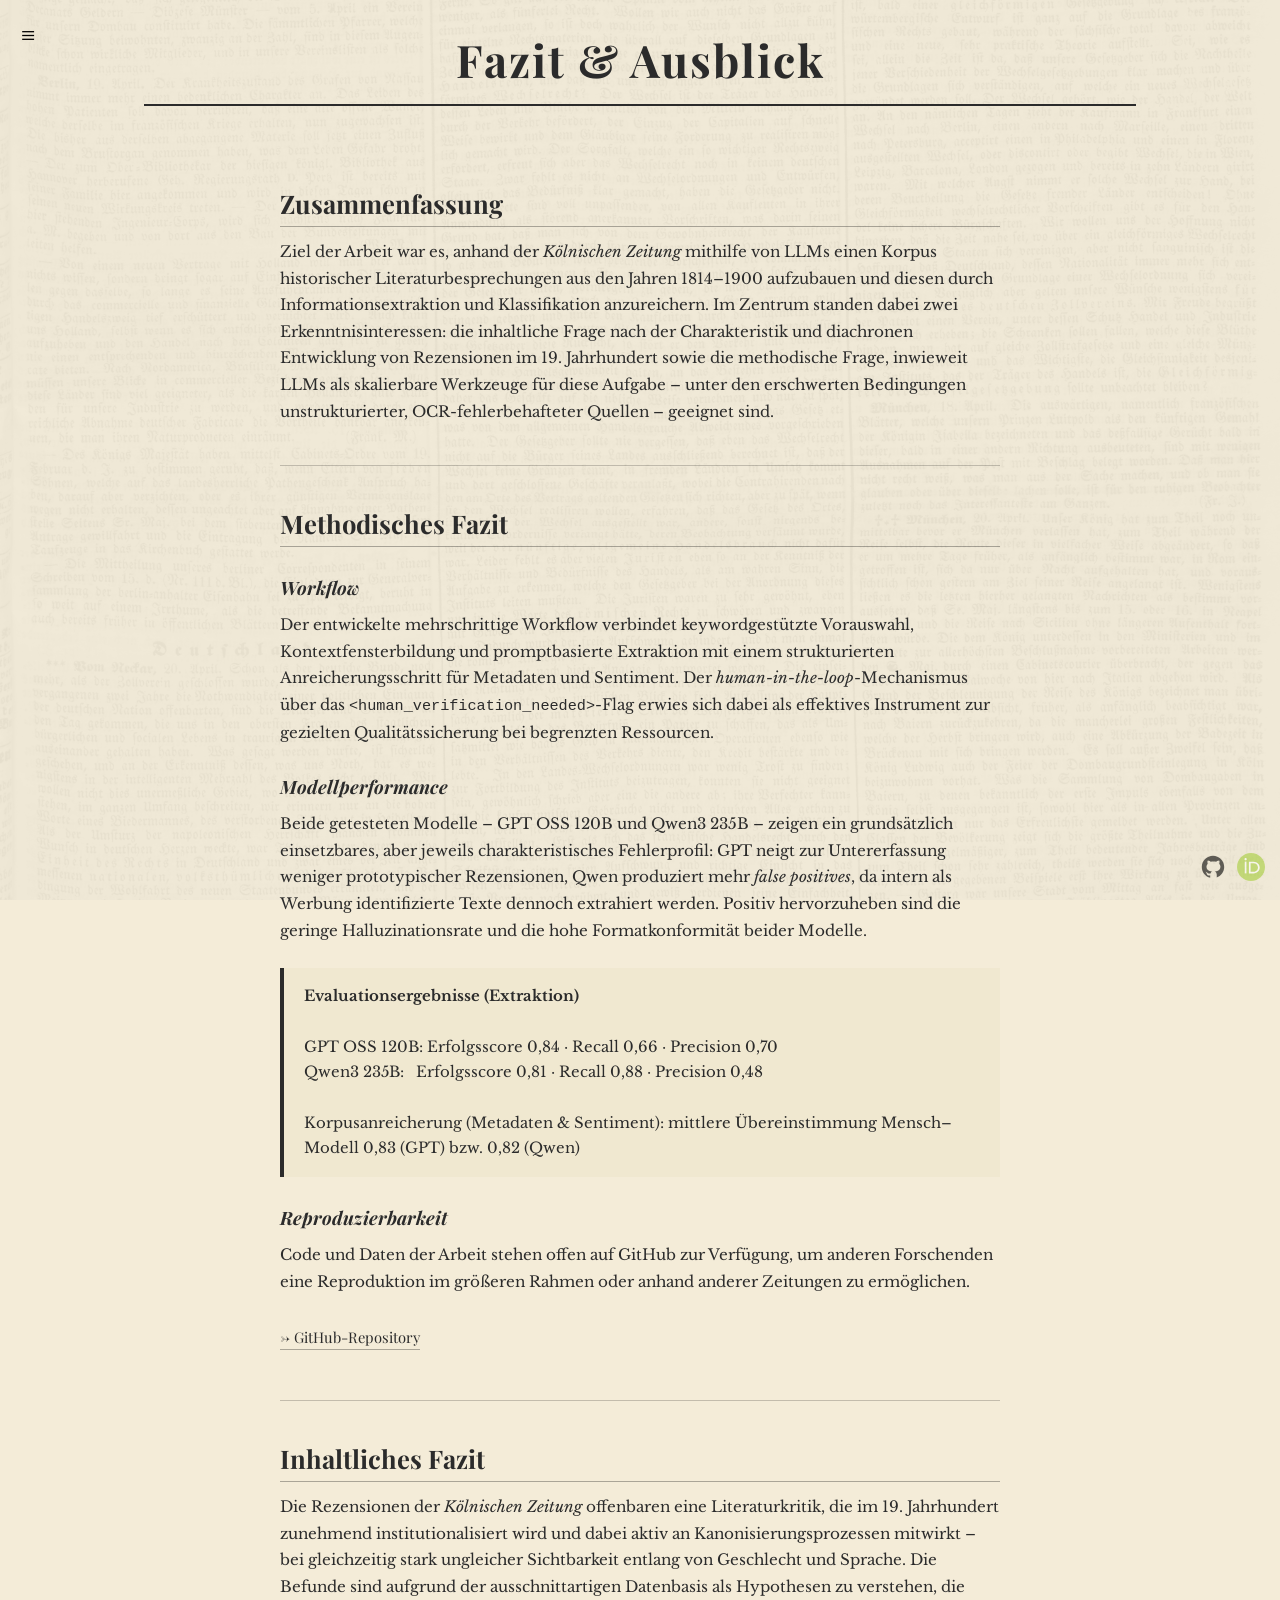
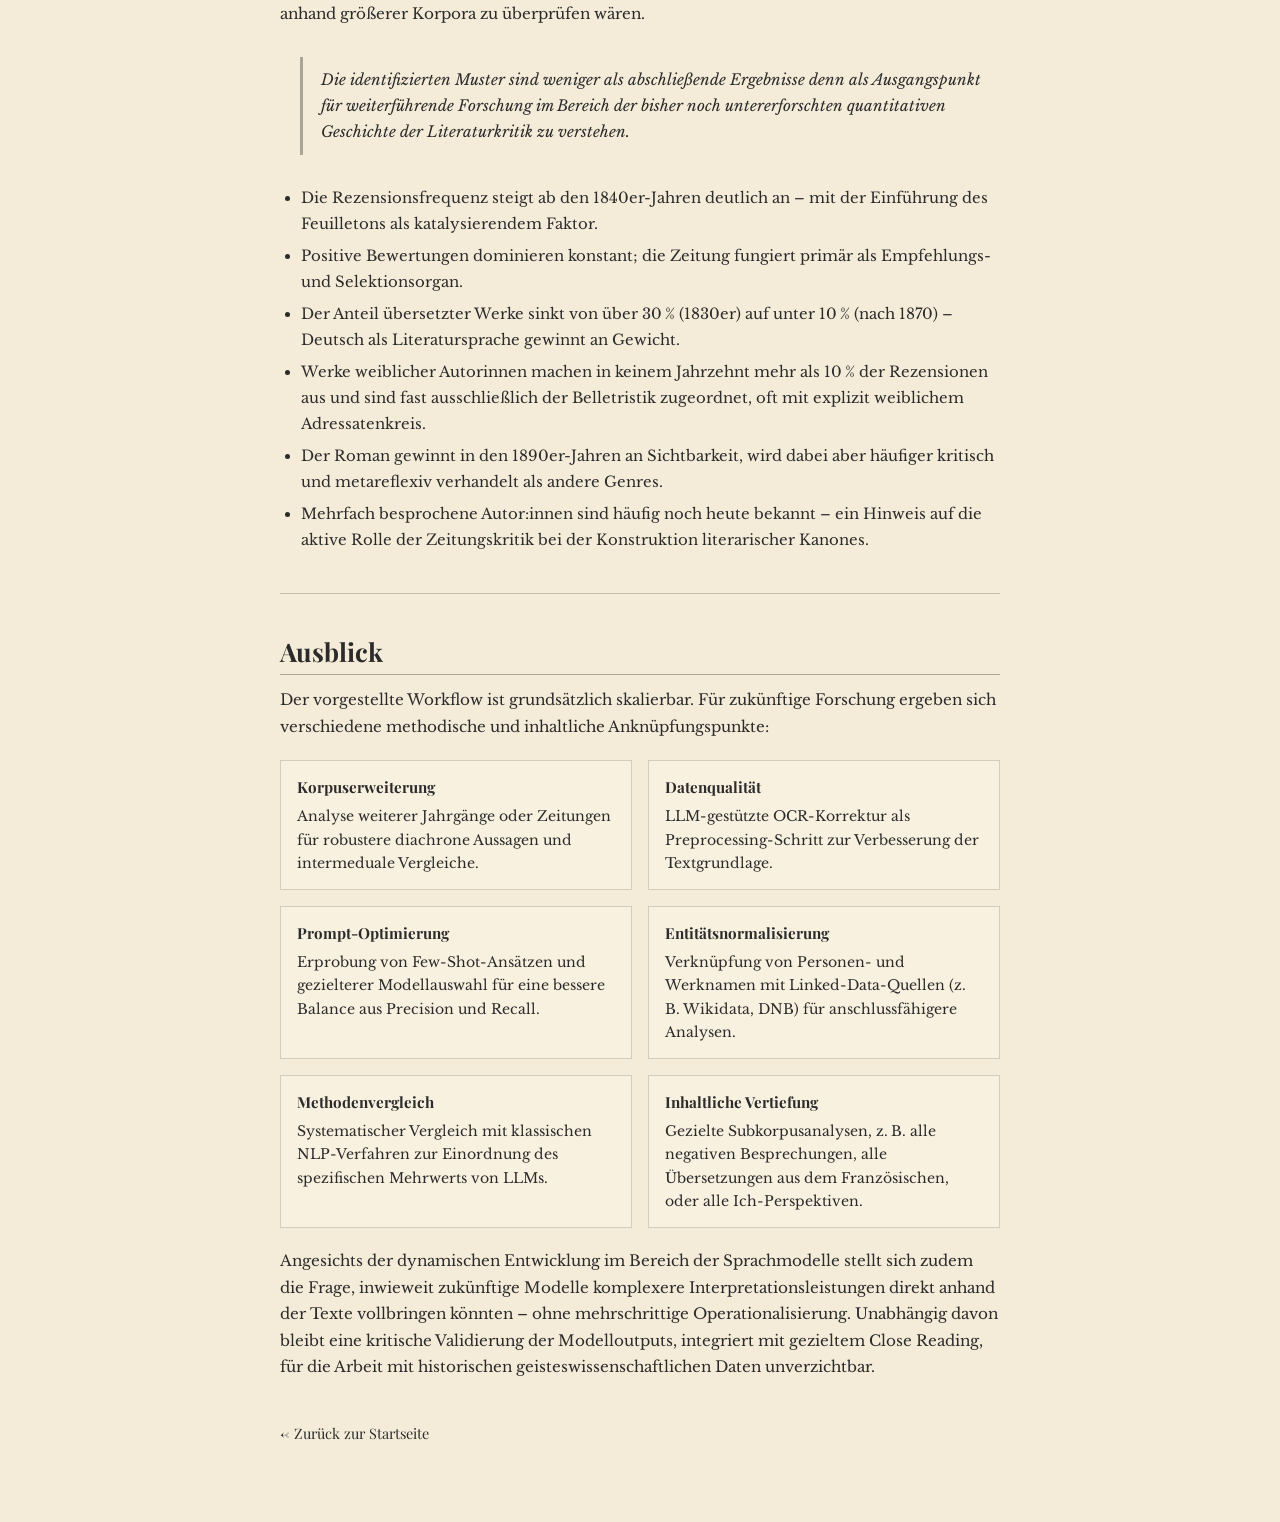
==== conclusion.html @ 440bf4bf "Website 1. Version" ====
<!DOCTYPE html>
<html lang="de">
<head>
  <meta charset="UTF-8">
  <title>Fazit &amp; Ausblick – Literaturbesprechungen in historischen Zeitungen</title>

  <link href="https://fonts.googleapis.com/css2?family=Playfair+Display:wght@400;700;900&family=Libre+Baskerville:wght@400;700&display=swap" rel="stylesheet">

  <link rel="stylesheet" href="style.css">
  <style>
    .intro-body {
      max-width: 720px;
      margin: 0 auto;
      padding: 30px 20px 80px;
      position: relative;
      z-index: 1;
    }

    .intro-body h2 {
      font-family: "Playfair Display", serif;
      font-size: 1.6rem;
      margin: 40px 0 10px;
      border-bottom: 1px solid rgba(0,0,0,0.3);
      padding-bottom: 6px;
    }

    .intro-body h3 {
      font-family: "Playfair Display", serif;
      font-size: 1.15rem;
      margin: 28px 0 8px;
      font-style: italic;
    }

    .intro-body p {
      font-size: 0.95rem;
      line-height: 1.75;
      margin: 12px 0;
    }

    .intro-body ul {
      padding-left: 1.3em;
      margin: 10px 0;
    }

    .intro-body li {
      font-size: 0.93rem;
      line-height: 1.75;
      margin-bottom: 6px;
    }

    .highlight-box {
      background: #f0e8d0;
      border-left: 4px solid #2b2b2b;
      padding: 16px 20px;
      margin: 24px 0;
      font-size: 0.93rem;
      line-height: 1.7;
    }

    .closing-quote {
      border-left: 3px solid rgba(0,0,0,0.3);
      margin: 30px 0 30px 20px;
      padding: 10px 18px;
      font-style: italic;
      font-size: 0.95rem;
      line-height: 1.7;
    }

    .outlook-grid {
      display: grid;
      grid-template-columns: 1fr 1fr;
      gap: 16px;
      margin: 20px 0;
    }

    .outlook-item {
      background: #f8f1df;
      border: 1px solid rgba(0,0,0,0.15);
      padding: 14px 16px;
      font-size: 0.88rem;
      line-height: 1.65;
    }

    .outlook-item strong {
      display: block;
      font-family: "Playfair Display", serif;
      font-size: 0.95rem;
      margin-bottom: 5px;
    }

    @media (max-width: 600px) {
      .outlook-grid {
        grid-template-columns: 1fr;
      }
    }

    .github-link {
      display: inline-block;
      margin: 20px 0 10px;
      font-family: "Playfair Display", serif;
      font-size: 0.92rem;
      color: #2b2b2b;
      text-decoration: none;
      border-bottom: 1px solid rgba(0,0,0,0.3);
      padding-bottom: 2px;
    }

    .github-link:hover {
      border-bottom-color: #2b2b2b;
    }

    .section-rule {
      width: 100%;
      height: 1px;
      background: rgba(0,0,0,0.2);
      margin: 40px 0 0;
    }

    .back-link {
      display: inline-block;
      margin: 30px 0 0;
      font-family: "Playfair Display", serif;
      font-size: 0.9rem;
      color: #2b2b2b;
      text-decoration: none;
    }

    .back-link:hover {
      text-decoration: underline;
    }
  </style>
</head>
<body>

<button class="menu-toggle" onclick="toggleMenu()">&#8801;</button>

<nav class="menu-text" id="sideMenu">
  <a href="index.html">Startseite</a>
  <a href="introduction.html">Einleitung</a>
  <a href="methodology.html">Methodik</a>
  <a href="corpus.html">Korpus</a>
  <a href="results.html">Ergebnisse</a>
  <a href="discussion.html">Diskussion</a>
  <a href="conclusion.html">Fazit</a>
</nav>

<div class="page-content">
  <header class="masthead">
    <h1>Fazit &amp; Ausblick</h1>
    <div class="rule"></div>
  </header>

  <div class="intro-body">

    <!-- Zusammenfassung -->
    <h2>Zusammenfassung</h2>
    <p>
      Ziel der Arbeit war es, anhand der <em>Kölnischen Zeitung</em> mithilfe von LLMs einen Korpus historischer Literaturbesprechungen aus den Jahren 1814&#8211;1900 aufzubauen und diesen durch Informationsextraktion und Klassifikation anzureichern. Im Zentrum standen dabei zwei Erkenntnisinteressen: die inhaltliche Frage nach der Charakteristik und diachronen Entwicklung von Rezensionen im 19. Jahrhundert sowie die methodische Frage, inwieweit LLMs als skalierbare Werkzeuge für diese Aufgabe &#8211; unter den erschwerten Bedingungen unstrukturierter, OCR-fehlerbehafteter Quellen &#8211; geeignet sind.
    </p>

    <div class="section-rule"></div>

    <!-- Methodisches Fazit -->
    <h2>Methodisches Fazit</h2>

    <h3>Workflow</h3>
    <p>
      Der entwickelte mehrschrittige Workflow verbindet keywordgestützte Vorauswahl, Kontextfensterbildung und promptbasierte Extraktion mit einem strukturierten Anreicherungsschritt für Metadaten und Sentiment. Der <em>human-in-the-loop</em>-Mechanismus über das <code>&lt;human_verification_needed&gt;</code>-Flag erwies sich dabei als effektives Instrument zur gezielten Qualitätssicherung bei begrenzten Ressourcen.
    </p>

    <h3>Modellperformance</h3>
    <p>
      Beide getesteten Modelle &#8211; GPT OSS 120B und Qwen3 235B &#8211; zeigen ein grundsätzlich einsetzbares, aber jeweils charakteristisches Fehlerprofil: GPT neigt zur Untererfassung weniger prototypischer Rezensionen, Qwen produziert mehr <em>false positives</em>, da intern als Werbung identifizierte Texte dennoch extrahiert werden. Positiv hervorzuheben sind die geringe Halluzinationsrate und die hohe Formatkonformität beider Modelle.
    </p>

    <div class="highlight-box">
      <strong>Evaluationsergebnisse (Extraktion)</strong><br><br>
      GPT OSS 120B: Erfolgsscore 0,84 &middot; Recall 0,66 &middot; Precision 0,70<br>
      Qwen3 235B: &nbsp;&nbsp;Erfolgsscore 0,81 &middot; Recall 0,88 &middot; Precision 0,48<br><br>
      Korpusanreicherung (Metadaten &amp; Sentiment): mittlere Übereinstimmung Mensch&#8211;Modell 0,83 (GPT) bzw. 0,82 (Qwen)
    </div>

    <h3>Reproduzierbarkeit</h3>
    <p>
      Code und Daten der Arbeit stehen offen auf GitHub zur Verfügung, um anderen Forschenden eine Reproduktion im größeren Rahmen oder anhand anderer Zeitungen zu ermöglichen.
    </p>
    <a class="github-link" href="https://github.com/johannamauermann/Masterarbeit_Literaturbesprechungen" target="_blank">&#8594; GitHub-Repository</a>

    <div class="section-rule"></div>

    <!-- Inhaltliches Fazit -->
    <h2>Inhaltliches Fazit</h2>
    <p>
      Die Rezensionen der <em>Kölnischen Zeitung</em> offenbaren eine Literaturkritik, die im 19. Jahrhundert zunehmend institutionalisiert wird und dabei aktiv an Kanonisierungsprozessen mitwirkt &#8211; bei gleichzeitig stark ungleicher Sichtbarkeit entlang von Geschlecht und Sprache. Die Befunde sind aufgrund der ausschnittartigen Datenbasis als Hypothesen zu verstehen, die anhand größerer Korpora zu überprüfen wären.
    </p>

    <div class="closing-quote">
      Die identifizierten Muster sind weniger als abschließende Ergebnisse denn als Ausgangspunkt für weiterführende Forschung im Bereich der bisher noch untererforschten quantitativen Geschichte der Literaturkritik zu verstehen.
    </div>

    <ul>
      <li>Die Rezensionsfrequenz steigt ab den 1840er-Jahren deutlich an &#8211; mit der Einführung des Feuilletons als katalysierendem Faktor.</li>
      <li>Positive Bewertungen dominieren konstant; die Zeitung fungiert primär als Empfehlungs- und Selektionsorgan.</li>
      <li>Der Anteil übersetzter Werke sinkt von über 30&thinsp;% (1830er) auf unter 10&thinsp;% (nach 1870) &#8211; Deutsch als Literatursprache gewinnt an Gewicht.</li>
      <li>Werke weiblicher Autorinnen machen in keinem Jahrzehnt mehr als 10&thinsp;% der Rezensionen aus und sind fast ausschließlich der Belletristik zugeordnet, oft mit explizit weiblichem Adressatenkreis.</li>
      <li>Der Roman gewinnt in den 1890er-Jahren an Sichtbarkeit, wird dabei aber häufiger kritisch und metareflexiv verhandelt als andere Genres.</li>
      <li>Mehrfach besprochene Autor:innen sind häufig noch heute bekannt &#8211; ein Hinweis auf die aktive Rolle der Zeitungskritik bei der Konstruktion literarischer Kanones.</li>
    </ul>

    <div class="section-rule"></div>

    <!-- Ausblick -->
    <h2>Ausblick</h2>
    <p>
      Der vorgestellte Workflow ist grundsätzlich skalierbar. Für zukünftige Forschung ergeben sich verschiedene methodische und inhaltliche Anknüpfungspunkte:
    </p>

    <div class="outlook-grid">
      <div class="outlook-item">
        <strong>Korpuserweiterung</strong>
        Analyse weiterer Jahrgänge oder Zeitungen für robustere diachrone Aussagen und intermeduale Vergleiche.
      </div>
      <div class="outlook-item">
        <strong>Datenqualität</strong>
        LLM-gestützte OCR-Korrektur als Preprocessing-Schritt zur Verbesserung der Textgrundlage.
      </div>
      <div class="outlook-item">
        <strong>Prompt-Optimierung</strong>
        Erprobung von Few-Shot-Ansätzen und gezielterer Modellauswahl für eine bessere Balance aus Precision und Recall.
      </div>
      <div class="outlook-item">
        <strong>Entitätsnormalisierung</strong>
        Verknüpfung von Personen- und Werknamen mit Linked-Data-Quellen (z.&thinsp;B. Wikidata, DNB) für anschlussfähigere Analysen.
      </div>
      <div class="outlook-item">
        <strong>Methodenvergleich</strong>
        Systematischer Vergleich mit klassischen NLP-Verfahren zur Einordnung des spezifischen Mehrwerts von LLMs.
      </div>
      <div class="outlook-item">
        <strong>Inhaltliche Vertiefung</strong>
        Gezielte Subkorpusanalysen, z.&thinsp;B. alle negativen Besprechungen, alle Übersetzungen aus dem Französischen, oder alle Ich-Perspektiven.
      </div>
    </div>

    <p>
      Angesichts der dynamischen Entwicklung im Bereich der Sprachmodelle stellt sich zudem die Frage, inwieweit zukünftige Modelle komplexere Interpretationsleistungen direkt anhand der Texte vollbringen könnten &#8211; ohne mehrschrittige Operationalisierung. Unabhängig davon bleibt eine kritische Validierung der Modelloutputs, integriert mit gezieltem Close Reading, für die Arbeit mit historischen geisteswissenschaftlichen Daten unverzichtbar.
    </p>

    <a href="index.html" class="back-link">&#8592; Zurück zur Startseite</a>

  </div>
</div>

<div class="corner-links">
  <a href="https://github.com/johannamauermann" target="_blank" aria-label="GitHub">
    <img src="img/github.svg" alt="">
  </a>
  <a href="https://orcid.org/0009-0000-4790-8196" target="_blank" aria-label="ORCID">
    <img src="img/orcid.svg" alt="">
  </a>
</div>

<script>
function toggleMenu() {
  document.getElementById("sideMenu").classList.toggle("open");
  document.querySelector(".page-content").classList.toggle("shift");
}
</script>

</body>
</html>
---- style.css ----
/* base */
body {
  margin: 0;
  background: #f4ecd8;
  font-family: "Libre Baskerville", serif;
  color: #2b2b2b;
  position: relative;
  min-height: 100vh; /* neu */
}

body::before {
  content: "";
  position: fixed;
  inset: 0;
  width: 100%;      /* neu */
  height: 100%;     /* neu */
  background: url("img/newspaper_bg.jpg") center/cover no-repeat;
  opacity: 0.08;
  pointer-events: none;
  z-index: 0;
}

/* sicherstellen, dass dein Inhalt darüber liegt */
.masthead,
.paper,
.corner-links {
  position: relative;
  z-index: 1;
}

/* masthead */
.masthead {
  text-align: center;
  padding: 30px 20px 10px;
}

.masthead h1 {
  font-family: "Playfair Display", serif;
  font-size: 2.8rem;
  letter-spacing: 2px;
  margin: 0;
}

.rule {
  width: 80%;
  height: 2px;
  background: #2b2b2b;
  margin: 15px auto 0;
}

/* layout */
.paper {
  display: flex;
  flex-wrap: wrap;
  justify-content: center;
  gap: 30px;
  padding: 30px 20px 60px;
}

/* article cards */
.article {
  display: block;
  width: 260px;
  background: #f8f1df;
  padding: 18px 16px 14px;
  text-decoration: none;
  color: inherit;

  border: 1px solid rgba(0,0,0,0.2);
  box-shadow: 2px 4px 10px rgba(0,0,0,0.2);

  transition: transform 0.2s ease;
}

.article.large {
  width: 360px;
  transform: rotate(0deg);
}

/* typography */
.article h2 {
  font-family: "Playfair Display", serif;
  font-size: 1.4rem;
  margin: 0 0 5px;
}

.article.large h2 {
  font-size: 1.9rem;
  text-align: center;
}

.article h3 {
  font-size: 0.9rem;
  font-style: italic;
  margin: 0 0 10px;
  border-bottom: 1px solid rgba(0,0,0,0.4);
  padding-bottom: 5px;
}

.article.large h3 {
  text-align: center;
}

.article p {
  font-size: 0.85rem;
  line-height: 1.5;
  margin: 10px 0 15px;
}

.article.large p {
  text-align: center;
}

/* call-to-action */
.cta {
  font-size: 0.85rem;
  font-weight: bold;
}

/* interaction */
.article:hover {
  transform: scale(1.03) rotate(0deg);
  z-index: 2;
}

/* mobile */
@media (max-width: 600px) {
  .paper {
    flex-direction: column;
    align-items: center;
  }

  .article,
  .article.large {
    width: 90%;
    transform: none;
  }

  .article:hover {
    transform: none;
  }
}

.corner-links {
  position: fixed;
  bottom: 15px;
  right: 15px;
  display: flex;
  gap: 10px;
  z-index: 10;
}

.corner-links img {
  width: 28px;
  height: 28px;
  opacity: 0.6;
  transition: opacity 0.2s ease, transform 0.2s ease;
}

.corner-links img:hover {
  opacity: 1;
  transform: scale(1.1);
}

/* hamburger button */
/* hamburger button */
.menu-toggle {
  position: fixed;
  top: 15px;
  left: 15px;
  font-size: 1.6rem;
  background: none;
  border: none;
  cursor: pointer;
  z-index: 20;
  font-family: "Playfair Display", serif;
}

/* text-only menu */
.menu-text {
  position: fixed;
  top: 60px;
  left: 20px;

  display: flex;
  flex-direction: column;
  gap: 10px;

  opacity: 0;
  pointer-events: none;
  transition: opacity 0.2s ease;

  z-index: 15;
}
.page-content {
  transition: transform 0.3s ease;
}

.page-content.shift {
  transform: translateX(120px);
}

/* visible state */
.menu-text.open {
  opacity: 1;
  pointer-events: auto;
}

/* links */
.menu-text a {
  text-decoration: none;
  color: #2b2b2b;
  font-family: "Playfair Display", serif;
  font-size: 1.1rem;
}

/* subtle hover */
.menu-text a:hover {
  text-decoration: underline;
}
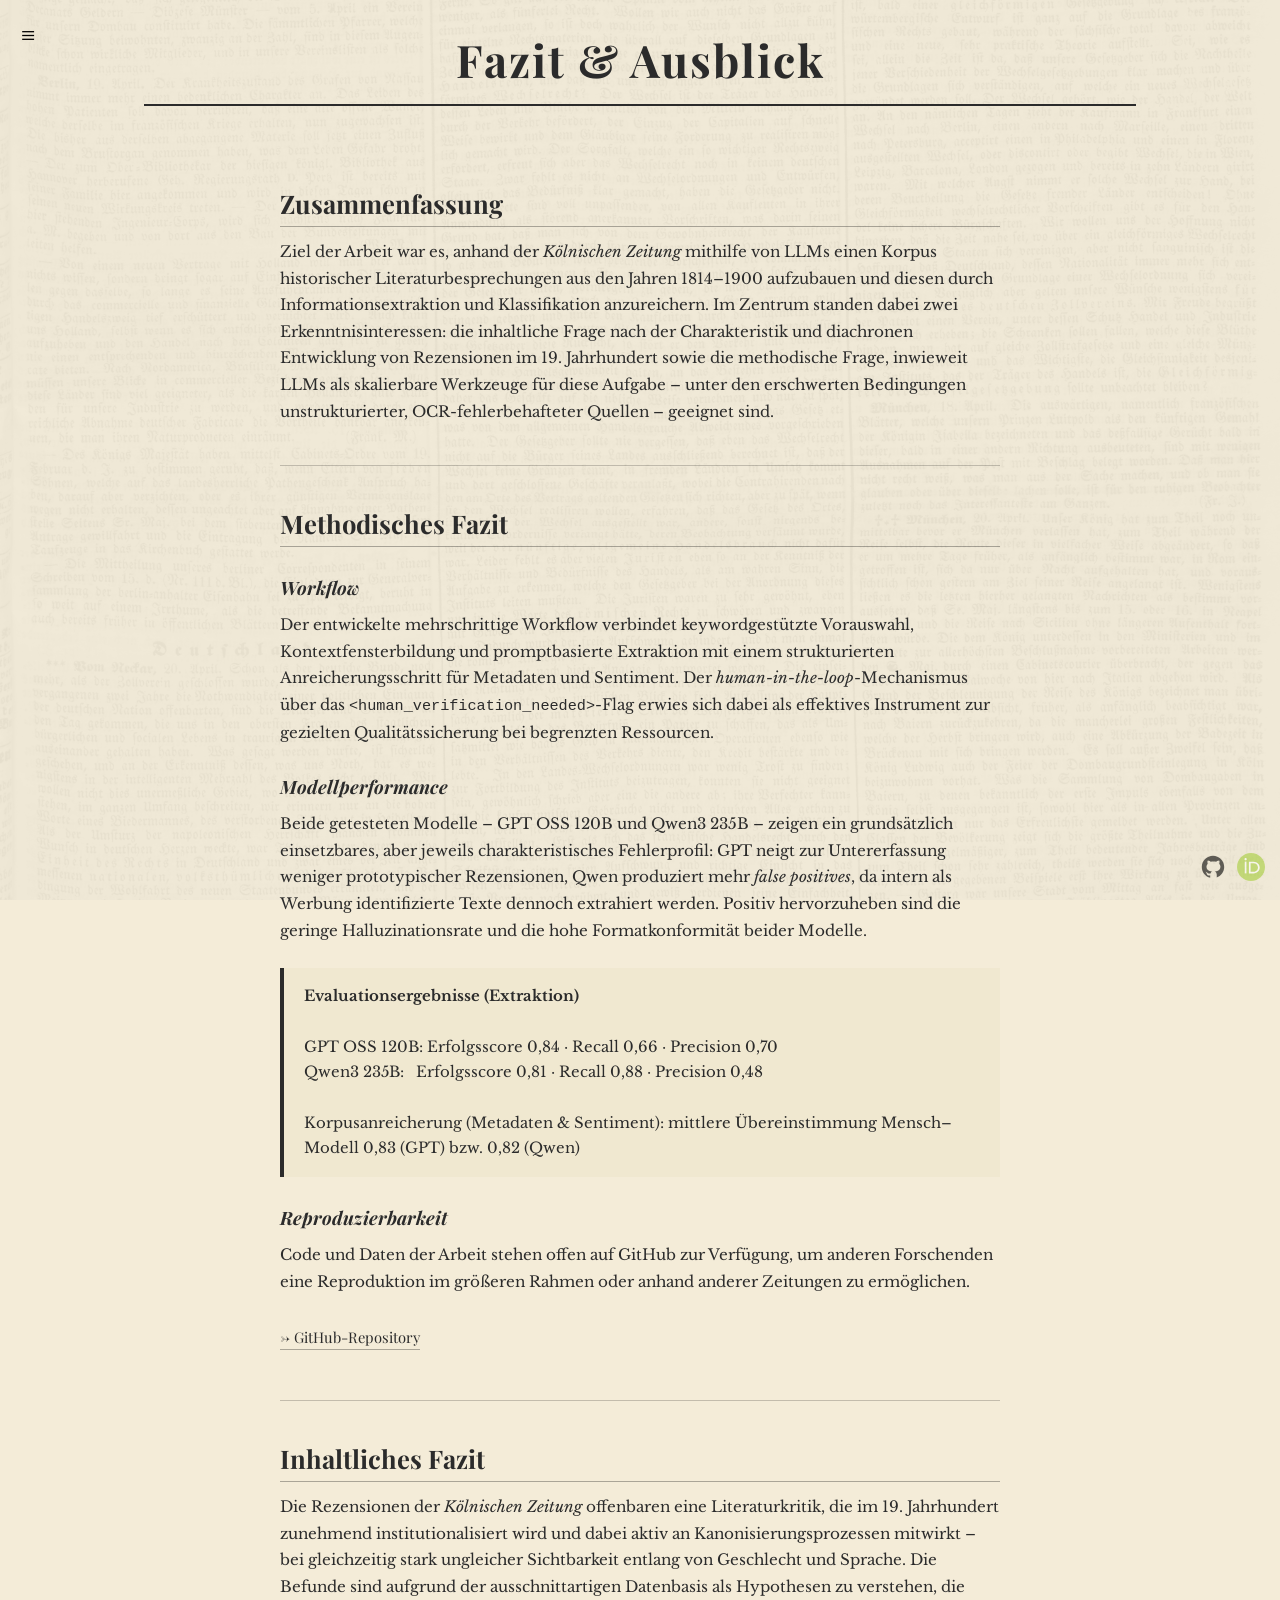
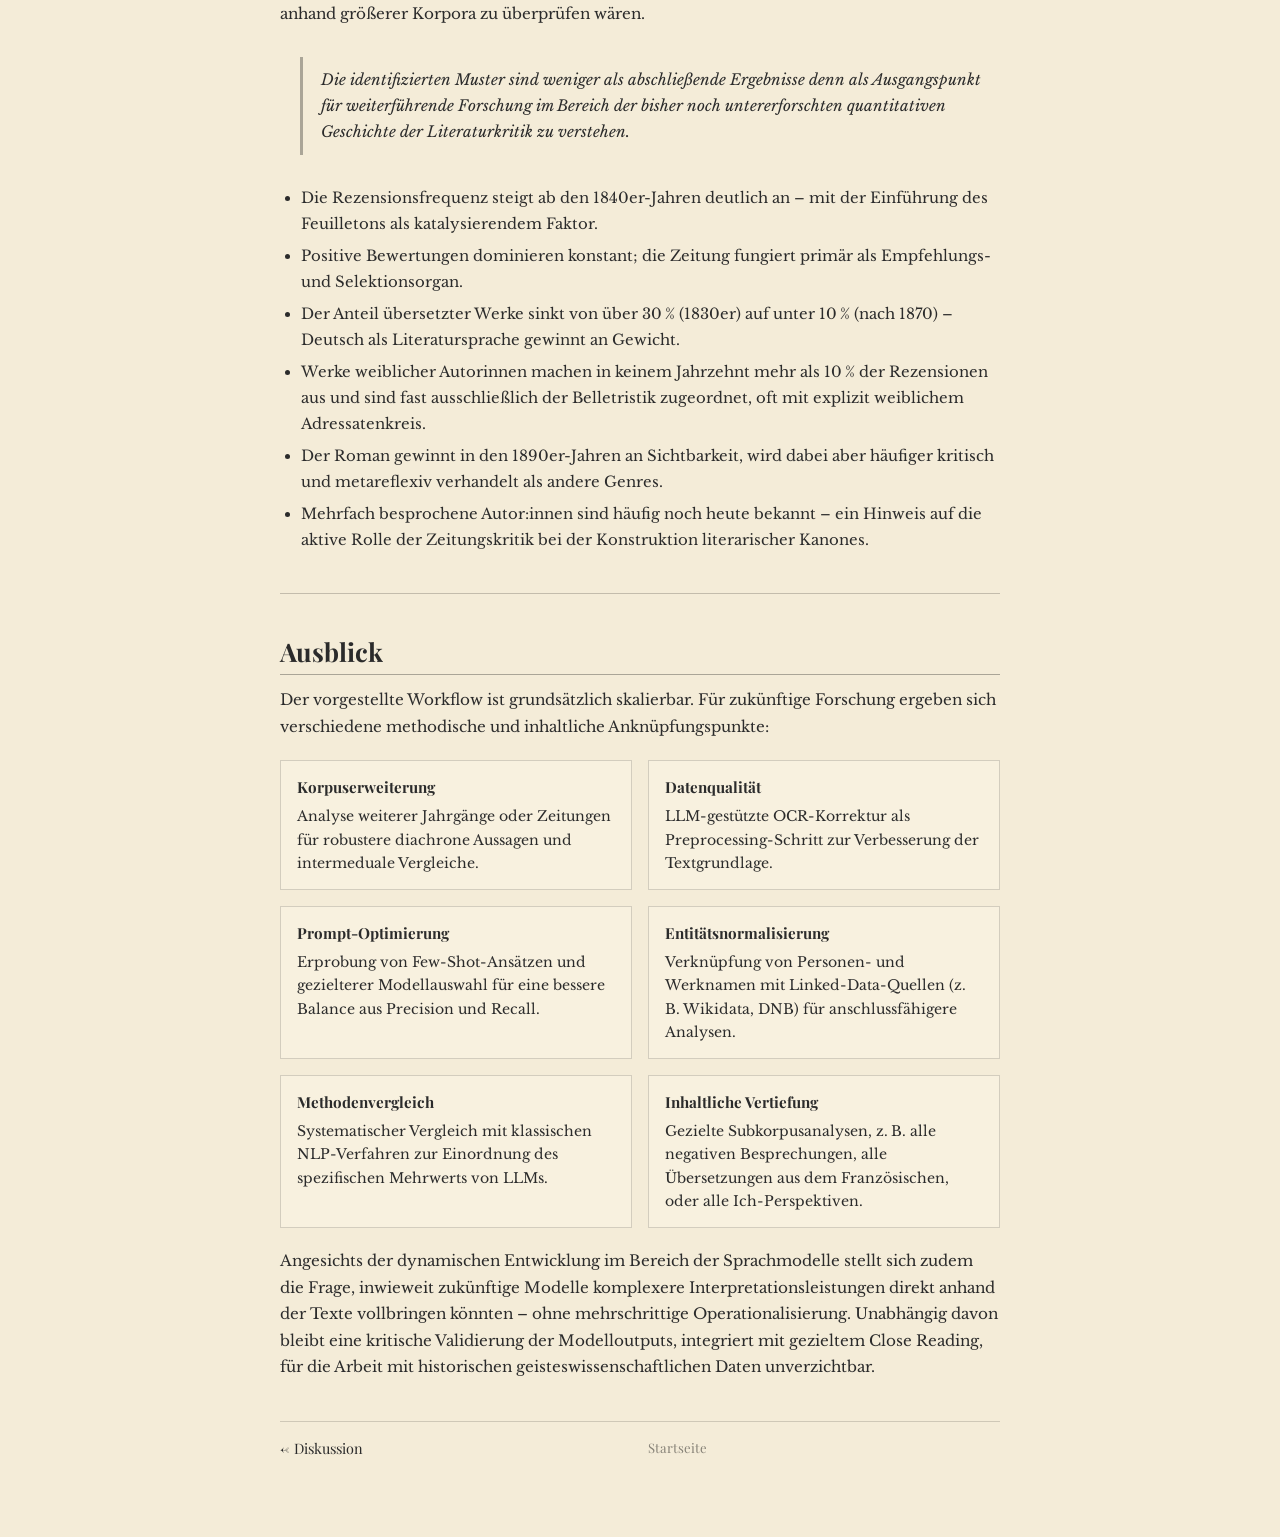
==== commit 42492b6b: "updated version" ====
--- a/conclusion.html
+++ b/conclusion.html
@@ -116,18 +116,34 @@
       margin: 40px 0 0;
     }
 
-    .back-link {
-      display: inline-block;
-      margin: 30px 0 0;
-      font-family: "Playfair Display", serif;
-      font-size: 0.9rem;
-      color: #2b2b2b;
-      text-decoration: none;
-    }
-
-    .back-link:hover {
-      text-decoration: underline;
-    }
+    .nav-links {
+  display: flex;
+  justify-content: space-between;
+  align-items: center;
+  margin-top: 40px;
+  padding-top: 16px;
+  border-top: 1px solid rgba(0,0,0,0.15);
+}
+
+.back-link,
+.home-link,
+.forward-link {
+  font-family: "Playfair Display", serif;
+  font-size: 0.9rem;
+  color: #2b2b2b;
+  text-decoration: none;
+}
+
+.back-link:hover,
+.home-link:hover,
+.forward-link:hover {
+  text-decoration: underline;
+}
+
+.home-link {
+  color: rgba(0,0,0,0.45);
+  font-size: 0.82rem;
+}
   </style>
 </head>
 <body>
@@ -137,11 +153,12 @@
 <nav class="menu-text" id="sideMenu">
   <a href="index.html">Startseite</a>
   <a href="introduction.html">Einleitung</a>
+  <a href="corpus.html">Korpus</a>
   <a href="methodology.html">Methodik</a>
-  <a href="corpus.html">Korpus</a>
   <a href="results.html">Ergebnisse</a>
   <a href="discussion.html">Diskussion</a>
-  <a href="conclusion.html">Fazit</a>
+  <a href="conclusion.html">Fazit &amp; Ausblick</a>
+  <a href="impressum.html">Impressum</a>
 </nav>
 
 <div class="page-content">
@@ -246,7 +263,11 @@
       Angesichts der dynamischen Entwicklung im Bereich der Sprachmodelle stellt sich zudem die Frage, inwieweit zukünftige Modelle komplexere Interpretationsleistungen direkt anhand der Texte vollbringen könnten &#8211; ohne mehrschrittige Operationalisierung. Unabhängig davon bleibt eine kritische Validierung der Modelloutputs, integriert mit gezieltem Close Reading, für die Arbeit mit historischen geisteswissenschaftlichen Daten unverzichtbar.
     </p>
 
-    <a href="index.html" class="back-link">&#8592; Zurück zur Startseite</a>
+    <div class="nav-links">
+      <a href="discussion.html" class="back-link">← Diskussion</a>
+      <a href="index.html" class="home-link">Startseite</a>
+      <span class="forward-link" style="visibility: hidden;">–</span>
+    </div>
 
   </div>
 </div>
--- a/style.css
+++ b/style.css
@@ -191,13 +191,15 @@
   transition: opacity 0.2s ease;
 
   z-index: 15;
+
+  /* neu: Hintergrund damit kein Durchscheinen */
+  background: #f4ecd8;
+  padding: 14px 20px 16px;
+  border: 1px solid rgba(0,0,0,0.12);
+  box-shadow: 2px 4px 12px rgba(0,0,0,0.12);
 }
 .page-content {
-  transition: transform 0.3s ease;
-}
-
-.page-content.shift {
-  transform: translateX(120px);
+  transition: none;
 }
 
 /* visible state */
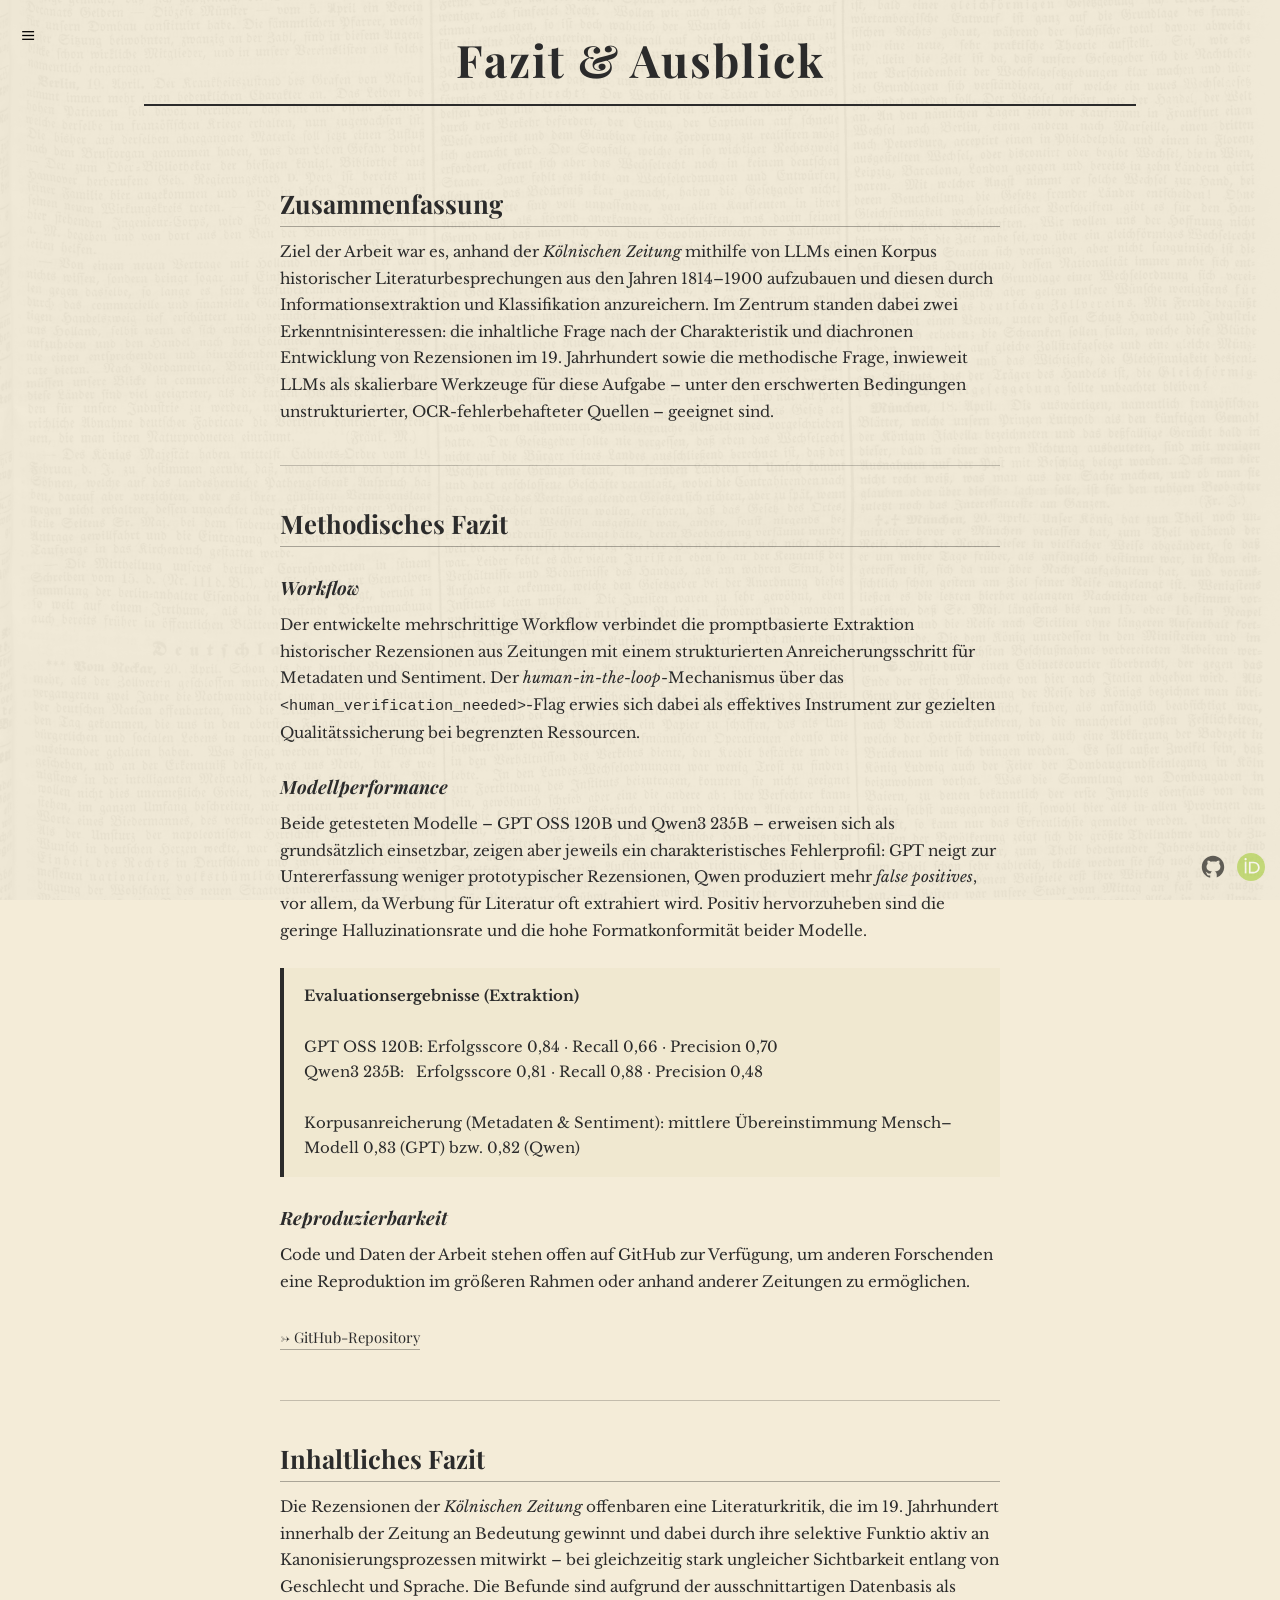
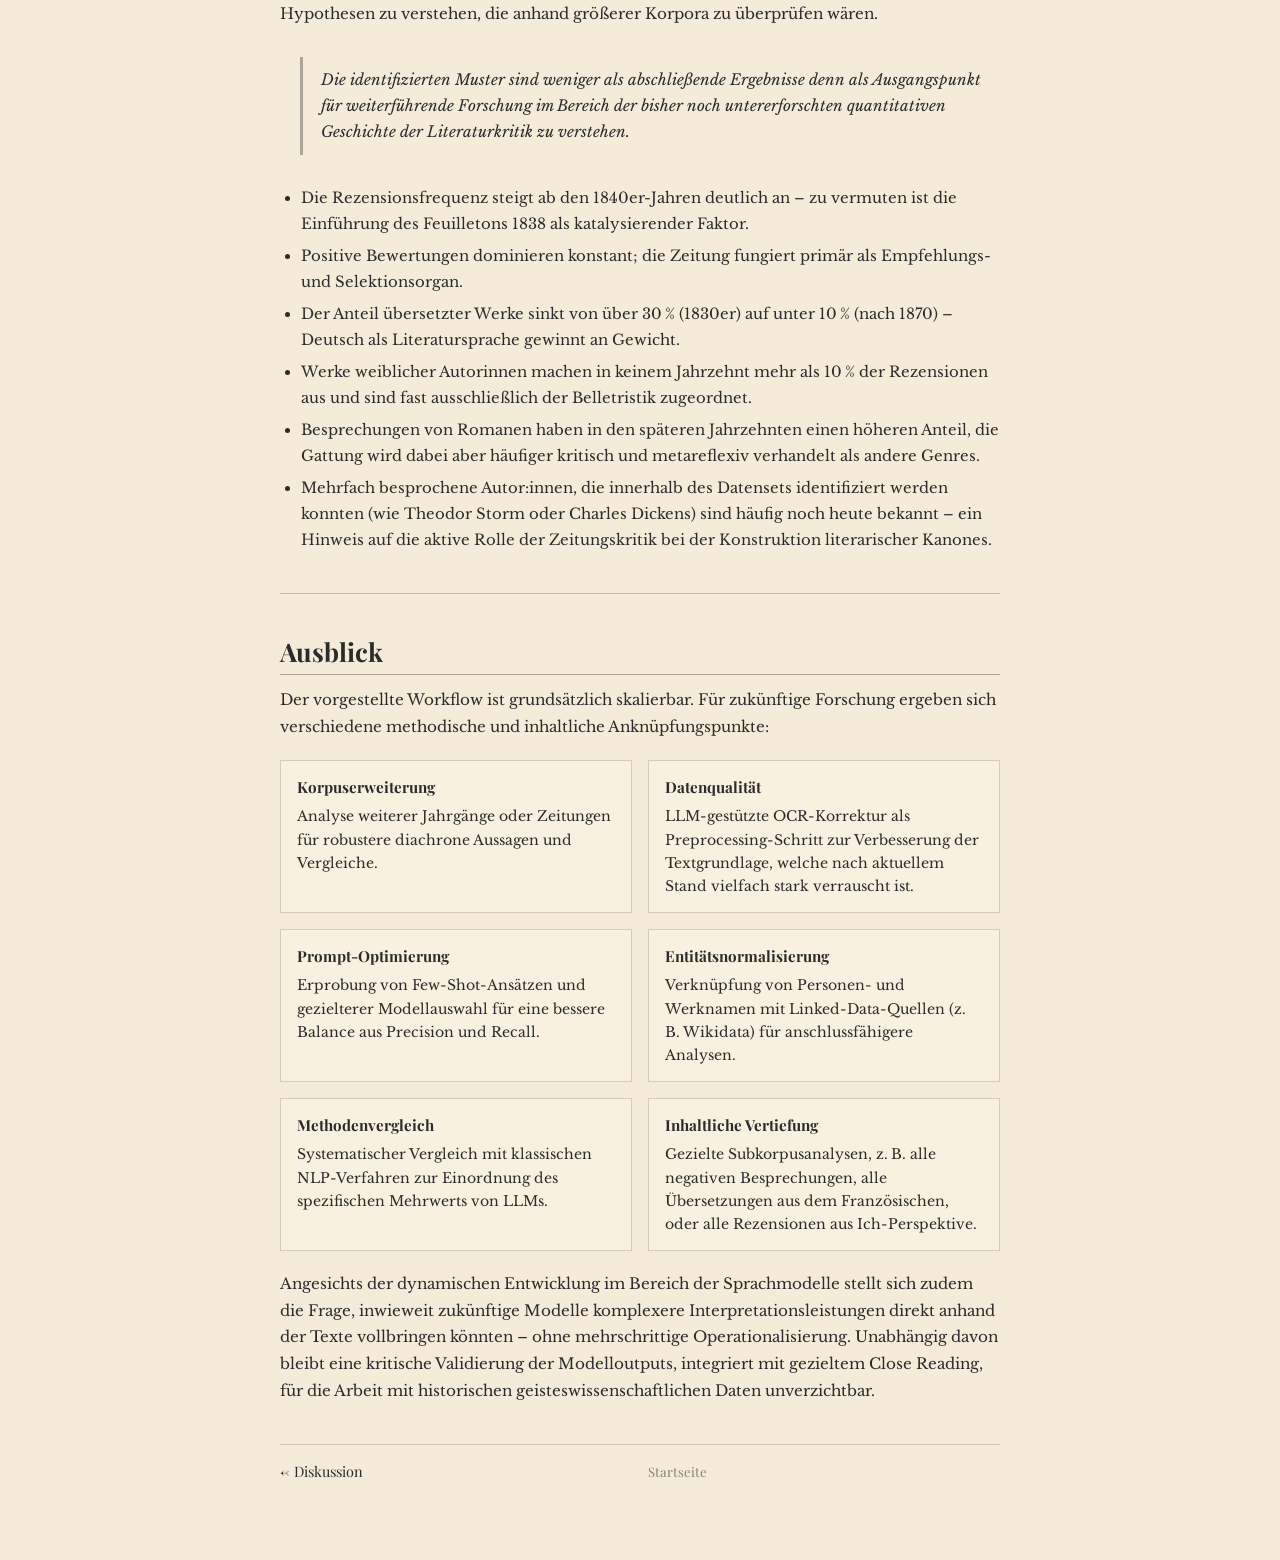
==== commit 1cb91e4c: "updated conclusion and methodology section" ====
--- a/conclusion.html
+++ b/conclusion.html
@@ -182,12 +182,12 @@
 
     <h3>Workflow</h3>
     <p>
-      Der entwickelte mehrschrittige Workflow verbindet keywordgestützte Vorauswahl, Kontextfensterbildung und promptbasierte Extraktion mit einem strukturierten Anreicherungsschritt für Metadaten und Sentiment. Der <em>human-in-the-loop</em>-Mechanismus über das <code>&lt;human_verification_needed&gt;</code>-Flag erwies sich dabei als effektives Instrument zur gezielten Qualitätssicherung bei begrenzten Ressourcen.
+      Der entwickelte mehrschrittige Workflow verbindet die promptbasierte Extraktion historischer Rezensionen aus Zeitungen mit einem strukturierten Anreicherungsschritt für Metadaten und Sentiment. Der <em>human-in-the-loop</em>-Mechanismus über das <code>&lt;human_verification_needed&gt;</code>-Flag erwies sich dabei als effektives Instrument zur gezielten Qualitätssicherung bei begrenzten Ressourcen.
     </p>
 
     <h3>Modellperformance</h3>
     <p>
-      Beide getesteten Modelle &#8211; GPT OSS 120B und Qwen3 235B &#8211; zeigen ein grundsätzlich einsetzbares, aber jeweils charakteristisches Fehlerprofil: GPT neigt zur Untererfassung weniger prototypischer Rezensionen, Qwen produziert mehr <em>false positives</em>, da intern als Werbung identifizierte Texte dennoch extrahiert werden. Positiv hervorzuheben sind die geringe Halluzinationsrate und die hohe Formatkonformität beider Modelle.
+      Beide getesteten Modelle &#8211; GPT OSS 120B und Qwen3 235B &#8211; erweisen sich als grundsätzlich einsetzbar, zeigen aber jeweils ein charakteristisches Fehlerprofil: GPT neigt zur Untererfassung weniger prototypischer Rezensionen, Qwen produziert mehr <em>false positives</em>, vor allem, da Werbung für Literatur oft extrahiert wird. Positiv hervorzuheben sind die geringe Halluzinationsrate und die hohe Formatkonformität beider Modelle.
     </p>
 
     <div class="highlight-box">
@@ -208,7 +208,7 @@
     <!-- Inhaltliches Fazit -->
     <h2>Inhaltliches Fazit</h2>
     <p>
-      Die Rezensionen der <em>Kölnischen Zeitung</em> offenbaren eine Literaturkritik, die im 19. Jahrhundert zunehmend institutionalisiert wird und dabei aktiv an Kanonisierungsprozessen mitwirkt &#8211; bei gleichzeitig stark ungleicher Sichtbarkeit entlang von Geschlecht und Sprache. Die Befunde sind aufgrund der ausschnittartigen Datenbasis als Hypothesen zu verstehen, die anhand größerer Korpora zu überprüfen wären.
+      Die Rezensionen der <em>Kölnischen Zeitung</em> offenbaren eine Literaturkritik, die im 19. Jahrhundert innerhalb der Zeitung an Bedeutung gewinnt und dabei durch ihre selektive Funktio aktiv an Kanonisierungsprozessen mitwirkt &#8211; bei gleichzeitig stark ungleicher Sichtbarkeit entlang von Geschlecht und Sprache. Die Befunde sind aufgrund der ausschnittartigen Datenbasis als Hypothesen zu verstehen, die anhand größerer Korpora zu überprüfen wären.
     </p>
 
     <div class="closing-quote">
@@ -216,12 +216,12 @@
     </div>
 
     <ul>
-      <li>Die Rezensionsfrequenz steigt ab den 1840er-Jahren deutlich an &#8211; mit der Einführung des Feuilletons als katalysierendem Faktor.</li>
+      <li>Die Rezensionsfrequenz steigt ab den 1840er-Jahren deutlich an &#8211; zu vermuten ist die Einführung des Feuilletons 1838 als katalysierender Faktor.</li>
       <li>Positive Bewertungen dominieren konstant; die Zeitung fungiert primär als Empfehlungs- und Selektionsorgan.</li>
       <li>Der Anteil übersetzter Werke sinkt von über 30&thinsp;% (1830er) auf unter 10&thinsp;% (nach 1870) &#8211; Deutsch als Literatursprache gewinnt an Gewicht.</li>
-      <li>Werke weiblicher Autorinnen machen in keinem Jahrzehnt mehr als 10&thinsp;% der Rezensionen aus und sind fast ausschließlich der Belletristik zugeordnet, oft mit explizit weiblichem Adressatenkreis.</li>
-      <li>Der Roman gewinnt in den 1890er-Jahren an Sichtbarkeit, wird dabei aber häufiger kritisch und metareflexiv verhandelt als andere Genres.</li>
-      <li>Mehrfach besprochene Autor:innen sind häufig noch heute bekannt &#8211; ein Hinweis auf die aktive Rolle der Zeitungskritik bei der Konstruktion literarischer Kanones.</li>
+      <li>Werke weiblicher Autorinnen machen in keinem Jahrzehnt mehr als 10&thinsp;% der Rezensionen aus und sind fast ausschließlich der Belletristik zugeordnet.</li>
+      <li>Besprechungen von Romanen haben in den späteren Jahrzehnten einen höheren Anteil, die Gattung wird dabei aber häufiger kritisch und metareflexiv verhandelt als andere Genres.</li>
+      <li>Mehrfach besprochene Autor:innen, die innerhalb des Datensets identifiziert werden konnten (wie Theodor Storm oder Charles Dickens) sind häufig noch heute bekannt &#8211; ein Hinweis auf die aktive Rolle der Zeitungskritik bei der Konstruktion literarischer Kanones.</li>
     </ul>
 
     <div class="section-rule"></div>
@@ -235,11 +235,11 @@
     <div class="outlook-grid">
       <div class="outlook-item">
         <strong>Korpuserweiterung</strong>
-        Analyse weiterer Jahrgänge oder Zeitungen für robustere diachrone Aussagen und intermeduale Vergleiche.
+        Analyse weiterer Jahrgänge oder Zeitungen für robustere diachrone Aussagen und Vergleiche.
       </div>
       <div class="outlook-item">
         <strong>Datenqualität</strong>
-        LLM-gestützte OCR-Korrektur als Preprocessing-Schritt zur Verbesserung der Textgrundlage.
+        LLM-gestützte OCR-Korrektur als Preprocessing-Schritt zur Verbesserung der Textgrundlage, welche nach aktuellem Stand vielfach stark verrauscht ist.
       </div>
       <div class="outlook-item">
         <strong>Prompt-Optimierung</strong>
@@ -247,7 +247,7 @@
       </div>
       <div class="outlook-item">
         <strong>Entitätsnormalisierung</strong>
-        Verknüpfung von Personen- und Werknamen mit Linked-Data-Quellen (z.&thinsp;B. Wikidata, DNB) für anschlussfähigere Analysen.
+        Verknüpfung von Personen- und Werknamen mit Linked-Data-Quellen (z.&thinsp;B. Wikidata) für anschlussfähigere Analysen.
       </div>
       <div class="outlook-item">
         <strong>Methodenvergleich</strong>
@@ -255,7 +255,7 @@
       </div>
       <div class="outlook-item">
         <strong>Inhaltliche Vertiefung</strong>
-        Gezielte Subkorpusanalysen, z.&thinsp;B. alle negativen Besprechungen, alle Übersetzungen aus dem Französischen, oder alle Ich-Perspektiven.
+        Gezielte Subkorpusanalysen, z.&thinsp;B. alle negativen Besprechungen, alle Übersetzungen aus dem Französischen, oder alle Rezensionen aus Ich-Perspektive.
       </div>
     </div>
 
